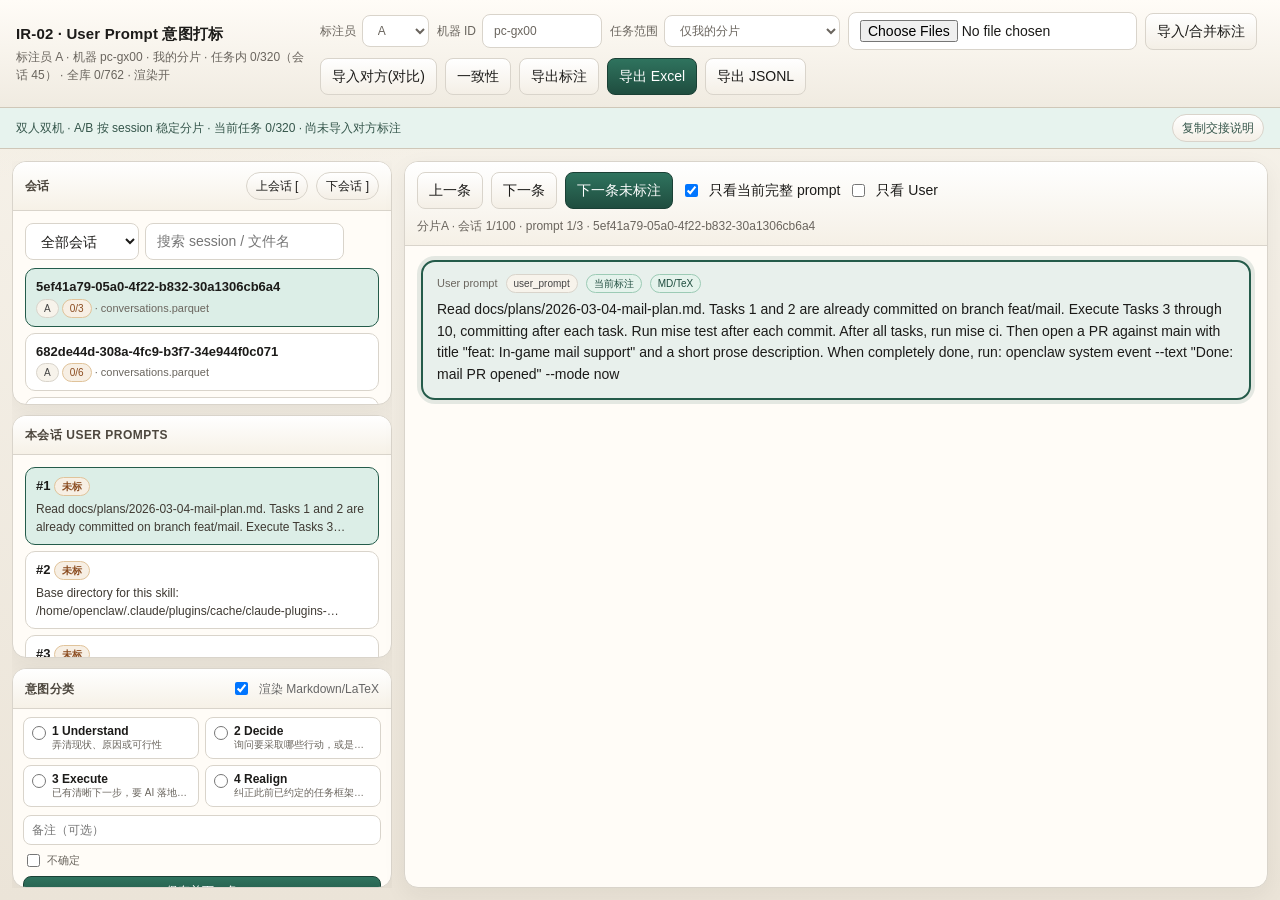
==== portable_ir02_annotator/annotator/index.html @ 0ef8ed2e "Initial commit: IR-02 annotator and scripts (full SWE-chat payloads excluded). Co-authored-by: Curso" ====
<!DOCTYPE html>
<html lang="zh-CN">
<head>
  <meta charset="utf-8" />
  <meta name="viewport" content="width=device-width, initial-scale=1" />
  <title>IR-02 · User Prompt 意图打标（双人双机）</title>
  <!-- All assets are local under ./vendor for offline / portable transfer -->
  <link rel="stylesheet" href="./vendor/katex/katex.min.css?v=2" />
  <link rel="stylesheet" href="./styles.css?v=6" />
</head>
<body>
  <div class="app">
    <header class="topbar">
      <div>
        <h1>IR-02 · User Prompt 意图打标</h1>
        <div class="sub" id="status">载入中…</div>
      </div>
      <div class="tools">
        <label>标注员
          <select id="annotator" title="A/B 分槽保存在本机；gold 用于共识金标">
            <option value="A">A</option>
            <option value="B">B</option>
            <option value="gold">gold</option>
          </select>
        </label>
        <label>机器 ID
          <input id="machine-id" type="text" maxlength="24" placeholder="如 desk-A" title="区分两台电脑，写入导出文件名与 JSON" />
        </label>
        <label>任务范围
          <select id="work-scope" title="双人分片：按 session_id 稳定分给 A/B">
            <option value="mine">仅我的分片</option>
            <option value="all">全部会话</option>
            <option value="other">仅对方分片（只读浏览）</option>
          </select>
        </label>
        <input id="file" type="file" accept=".json,.jsonl,.js,.txt" multiple title="导入 cleaned sessions 或原始 conversation JSONL" />
        <input id="labels-file" type="file" accept=".json" title="导入标注状态 JSON" style="display:none" />
        <input id="peer-file" type="file" accept=".json" title="导入对方标注 JSON（对比）" style="display:none" />
        <button id="import-labels" type="button" title="合并进当前标注员槽位">导入/合并标注</button>
        <button id="import-peer" type="button" title="载入对方文件，不覆盖本机槽位">导入对方(对比)</button>
        <button id="compare-ab" type="button" title="对比本机当前槽与已导入的对方标注">一致性</button>
        <button id="export-labels" type="button" title="双机交接：保存本机进度 JSON">导出标注</button>
        <button id="export-xlsx" class="primary" type="button">导出 Excel</button>
        <button id="export-jsonl" type="button">导出 JSONL</button>
      </div>
    </header>

    <div class="collab-bar" id="collab-bar">
      <span id="collab-summary">双人双机模式</span>
      <span class="grow"></span>
      <button id="copy-handoff" type="button" class="chip-btn">复制交接说明</button>
    </div>

    <div class="workspace">
      <section class="left-stack">
        <div class="panel">
          <div class="panel-head">
            <h2>会话</h2>
            <div class="row" style="margin:0">
              <button id="prev-session" class="chip-btn" type="button">上会话 [</button>
              <button id="next-session" class="chip-btn" type="button">下会话 ]</button>
            </div>
          </div>
          <div class="panel-body">
            <div class="filters">
              <select id="filter">
                <option value="all">全部会话</option>
                <option value="unlabeled">含未标注</option>
                <option value="labeled">已全部标注</option>
              </select>
              <input id="search" type="search" placeholder="搜索 session / 文件名" />
            </div>
            <div id="session-list" class="session-list"></div>
          </div>
        </div>

        <div class="panel">
          <div class="panel-head"><h2>本会话 User prompts</h2></div>
          <div class="panel-body"><div id="prompt-list" class="prompt-list"></div></div>
        </div>

        <div class="panel">
          <div class="panel-head">
            <h2>意图分类</h2>
            <label class="row" style="margin:0; font-size:12px; color:#666">
              <input id="render-math" type="checkbox" checked /> 渲染 Markdown/LaTeX
            </label>
          </div>
          <div class="panel-body" id="label-panel"></div>
        </div>
      </section>

      <section class="panel">
        <div class="nav-strip">
          <button id="prev-prompt" type="button">上一条</button>
          <button id="next-prompt" type="button">下一条</button>
          <button id="next-unlabeled" class="primary" type="button">下一条未标注</button>
          <label class="row" style="margin:0"><input id="focus-current" type="checkbox" checked /> 只看当前完整 prompt</label>
          <label class="row" style="margin:0"><input id="hide-nonuser" type="checkbox" /> 只看 User</label>
          <span class="grow"></span>
          <span class="progress" id="progress"></span>
        </div>
        <div class="thread" id="thread"></div>
      </section>
    </div>
  </div>

  <dialog id="compare-dialog">
    <form method="dialog" class="compare-card">
      <h3>A/B 一致性报告</h3>
      <pre id="compare-body"></pre>
      <menu>
        <button value="ok" class="primary">关闭</button>
        <button id="export-disagree" type="button">导出分歧 JSONL</button>
      </menu>
    </form>
  </dialog>

  <script src="./vendor/katex/katex.min.js?v=2"></script>
  <script src="./vendor/katex/auto-render.min.js?v=2"></script>
  <script src="./vendor/marked.min.js?v=2"></script>
  <script src="./vendor/xlsx.full.min.js?v=2"></script>
  <!-- Default: 100-session sample (full sessions.js ~140MB will freeze browsers) -->
  <script src="../data/cleaned/sessions_sample100.js?v=2"></script>
  <script src="./taxonomy.js?v=2"></script>
  <script src="./app.js?v=6"></script>
</body>
</html>
---- portable_ir02_annotator/annotator/styles.css ----
:root {
  --ink: #1c1b19;
  --muted: #6a655e;
  --line: #d9d4cb;
  --paper: #f3efe7;
  --panel: #fffcf7;
  --accent: #245b4a;
  --accent-soft: #dceee7;
  --warn: #8a4b1f;
  --user: #e8f0ec;
  --assistant: #fff;
  --focus: #245b4a;
  --shadow: 0 1px 0 rgba(255, 255, 255, 0.7) inset, 0 8px 24px rgba(40, 32, 20, 0.06);
  --font: "Segoe UI", "PingFang SC", "Microsoft YaHei", "Noto Sans SC", sans-serif;
  --mono: "Cascadia Mono", "Consolas", "SF Mono", monospace;
}

* { box-sizing: border-box; }
html, body { height: 100%; }
body {
  margin: 0;
  color: var(--ink);
  font: 14px/1.5 var(--font);
  background:
    radial-gradient(1200px 500px at 10% -10%, #efe6d4 0%, transparent 55%),
    linear-gradient(180deg, #f7f3eb 0%, #ebe4d8 100%);
}

button, input, select, textarea {
  font: inherit;
  color: inherit;
  border: 1px solid var(--line);
  border-radius: 8px;
  background: #fff;
  padding: 7px 11px;
}
button {
  cursor: pointer;
  background: linear-gradient(180deg, #fff 0%, #f4efe6 100%);
}
button:hover { border-color: #9a9284; }
button.primary {
  background: linear-gradient(180deg, #2f735e 0%, #1f4d3f 100%);
  color: #fff;
  border-color: #1a4035;
}
button.ghost { background: transparent; }
button.on {
  border-color: var(--accent);
  background: var(--accent-soft);
}
input[type="search"], input[type="text"], input[type="number"] { min-width: 0; }

.app {
  display: grid;
  grid-template-rows: auto auto 1fr;
  height: 100%;
}

.topbar {
  display: flex;
  gap: 12px;
  align-items: center;
  justify-content: space-between;
  padding: 12px 16px;
  border-bottom: 1px solid #cfc7b8;
  background: linear-gradient(180deg, #fffcf7 0%, #f0ebe1 100%);
}
.topbar h1 {
  margin: 0;
  font-size: 15px;
  font-weight: 600;
  letter-spacing: 0.01em;
}
.topbar .sub { color: var(--muted); font-size: 12px; margin-top: 2px; }
.tools { display: flex; flex-wrap: wrap; gap: 8px; align-items: center; }
.tools label { display: inline-flex; gap: 6px; align-items: center; font-size: 12px; color: var(--muted); }
.tools #machine-id { width: 7.5rem; }

.collab-bar {
  display: flex;
  gap: 10px;
  align-items: center;
  padding: 6px 16px;
  border-bottom: 1px solid #cfc7b8;
  background: color-mix(in srgb, var(--accent-soft) 70%, #fff);
  font-size: 12px;
  color: #35564b;
}
.collab-bar .grow { flex: 1; }

dialog#compare-dialog {
  border: 1px solid var(--line);
  border-radius: 12px;
  padding: 0;
  max-width: min(640px, 92vw);
  box-shadow: var(--shadow);
}
dialog#compare-dialog::backdrop { background: rgba(30, 24, 16, 0.35); }
.compare-card { margin: 0; padding: 16px 18px; background: var(--panel); }
.compare-card h3 { margin: 0 0 10px; font-size: 15px; }
.compare-card pre {
  margin: 0;
  max-height: 50vh;
  overflow: auto;
  white-space: pre-wrap;
  font: 12px/1.45 var(--mono);
  background: #f7f2e8;
  border: 1px solid var(--line);
  border-radius: 8px;
  padding: 10px;
}
.compare-card menu {
  display: flex;
  gap: 8px;
  justify-content: flex-end;
  margin: 12px 0 0;
  padding: 0;
}

.workspace {
  display: grid;
  grid-template-columns: minmax(280px, 380px) minmax(0, 1fr);
  gap: 12px;
  padding: 12px;
  min-height: 0;
  height: 100%;
  overflow: hidden;
}

.panel {
  background: var(--panel);
  border: 1px solid var(--line);
  border-radius: 14px;
  box-shadow: var(--shadow);
  min-height: 0;
  height: 100%;
  display: flex;
  flex-direction: column;
  overflow: hidden;
}
.panel-head {
  padding: 10px 12px;
  border-bottom: 1px solid var(--line);
  display: flex;
  gap: 8px;
  align-items: center;
  justify-content: space-between;
  background: linear-gradient(180deg, #fff 0%, #f6f1e7 100%);
}
.panel-head h2 {
  margin: 0;
  font-size: 12px;
  font-weight: 600;
  text-transform: uppercase;
  letter-spacing: 0.04em;
  color: #4d473e;
}
.panel-body { padding: 12px; overflow: auto; min-height: 0; flex: 1; }

.left-stack {
  display: grid;
  /* Label panel needs fixed room so 4 options never scroll */
  grid-template-rows: minmax(0, 1fr) minmax(0, 1fr) 220px;
  gap: 10px;
  min-height: 0;
  height: 100%;
  overflow: hidden;
}
.left-stack > .panel { min-height: 0; height: 100%; }
.left-stack > .panel:last-child .panel-body {
  overflow: hidden;
  display: flex;
  flex-direction: column;
  gap: 8px;
  padding: 8px 10px;
}

.session-list, .prompt-list { display: flex; flex-direction: column; gap: 6px; }
.item {
  border: 1px solid var(--line);
  border-radius: 10px;
  padding: 8px 10px;
  cursor: pointer;
  background: #fff;
}
.item:hover { border-color: #a79e8f; }
.item.active {
  border-color: var(--accent);
  background: var(--accent-soft);
}
.item .title {
  font-weight: 600;
  font-size: 13px;
  white-space: nowrap;
  overflow: hidden;
  text-overflow: ellipsis;
}
.item .meta { color: var(--muted); font-size: 11px; margin-top: 2px; }
.item .preview {
  margin-top: 4px;
  color: #3f3a33;
  font-size: 12px;
  display: -webkit-box;
  -webkit-line-clamp: 2;
  -webkit-box-orient: vertical;
  overflow: hidden;
}
.badge {
  display: inline-block;
  font-size: 10px;
  padding: 1px 7px;
  border-radius: 999px;
  border: 1px solid var(--line);
  background: #f7f3eb;
  color: #444;
}
.badge.ok { background: #e5f3ec; border-color: #9ccbb5; color: #1f4d3f; }
.badge.miss { background: #f7efe4; border-color: #e0c39a; color: var(--warn); }

.states {
  display: grid;
  grid-template-columns: 1fr 1fr;
  gap: 6px;
  flex: 0 0 auto;
}
.state {
  display: grid;
  grid-template-columns: auto 1fr;
  gap: 0 6px;
  align-items: start;
  border: 1px solid var(--line);
  border-radius: 8px;
  padding: 6px 8px;
  cursor: pointer;
  background: #fff;
  min-height: 0;
}
.state input {
  margin: 2px 0 0;
  width: 14px;
  height: 14px;
}
.state.on {
  border-color: var(--accent);
  background: var(--accent-soft);
}
.state .state-main {
  min-width: 0;
  display: flex;
  flex-direction: column;
  gap: 1px;
}
.state b {
  font-size: 12px;
  font-weight: 650;
  line-height: 1.2;
}
.state small {
  display: block;
  color: var(--muted);
  font-size: 10px;
  line-height: 1.25;
  white-space: nowrap;
  overflow: hidden;
  text-overflow: ellipsis;
}

.label-actions {
  display: grid;
  grid-template-columns: 1fr auto;
  gap: 6px;
  align-items: center;
  margin-top: auto;
}
.label-actions #note {
  grid-column: 1 / -1;
  width: 100%;
  padding: 5px 8px;
  font-size: 12px;
}
.label-actions .uncertain {
  font-size: 11px;
  color: var(--muted);
  display: flex;
  gap: 4px;
  align-items: center;
  white-space: nowrap;
}
.label-actions button {
  padding: 5px 8px;
  font-size: 12px;
}
.label-actions #save { grid-column: 1 / -1; }
.label-actions #save-stay,
.label-actions #clear { width: 100%; }

.field { display: block; margin-top: 10px; font-size: 12px; color: #444; }
.field textarea {
  width: 100%;
  min-height: 64px;
  margin-top: 6px;
  resize: vertical;
}
.row { display: flex; gap: 8px; flex-wrap: wrap; margin-top: 10px; align-items: center; }
.hint { color: var(--muted); font-size: 12px; margin: 10px 0 0; }

.nav-strip {
  display: flex;
  flex-wrap: wrap;
  gap: 8px;
  align-items: center;
  padding: 10px 12px;
  border-bottom: 1px solid var(--line);
  background: linear-gradient(180deg, #fff 0%, #f5f0e6 100%);
}
.nav-strip .grow { flex: 1; }
.progress { color: var(--muted); font-size: 12px; }

.thread {
  padding: 14px 16px 40px;
  overflow: auto;
  min-height: 0;
  flex: 1;
  overscroll-behavior: contain;
}
.bubble {
  max-width: none;
  width: 100%;
  margin: 12px 0;
  padding: 12px 14px;
  border-radius: 14px;
  border: 1px solid var(--line);
  word-break: break-word;
  overflow-wrap: anywhere;
  background: var(--assistant);
}
.bubble-body {
  max-height: none;
  overflow: visible;
}
.bubble-body .plain {
  white-space: pre-wrap;
  word-break: break-word;
}
.bubble-body .md {
  line-height: 1.55;
}
.bubble-body .md > :first-child { margin-top: 0; }
.bubble-body .md > :last-child { margin-bottom: 0; }
.bubble-body .md h1,
.bubble-body .md h2,
.bubble-body .md h3 {
  font-weight: 650;
  line-height: 1.25;
  margin: 0.85em 0 0.4em;
  color: #1a1814;
}
.bubble-body .md h1 { font-size: 1.35em; border-bottom: 1px solid var(--line); padding-bottom: 0.2em; }
.bubble-body .md h2 { font-size: 1.18em; }
.bubble-body .md h3 { font-size: 1.05em; }
.bubble-body .md p { margin: 0.45em 0; }
.bubble-body .md ul, .bubble-body .md ol { margin: 0.4em 0; padding-left: 1.4em; }
.bubble-body .md li { margin: 0.2em 0; }
.bubble-body .md strong { font-weight: 700; color: #14120f; }
.bubble-body pre {
  overflow: auto;
  max-height: none;
  white-space: pre-wrap;
  word-break: break-word;
  padding: 10px 12px;
  border-radius: 8px;
  border: 1px solid var(--line);
  background: #f4f1ea;
  font-family: var(--mono);
  font-size: 12px;
  line-height: 1.45;
}
.bubble-body code {
  font-family: var(--mono);
  font-size: 0.92em;
  background: rgba(0,0,0,0.05);
  padding: 0.1em 0.35em;
  border-radius: 4px;
}
.bubble-body pre code {
  background: transparent;
  padding: 0;
  font-size: 12px;
}
.bubble-body table {
  border-collapse: collapse;
  margin: 8px 0;
  font-size: 13px;
}
.bubble-body th, .bubble-body td {
  border: 1px solid var(--line);
  padding: 4px 8px;
}
.bubble-body .katex-display {
  overflow-x: auto;
  overflow-y: hidden;
  padding: 4px 0;
}
.bubble-body img {
  max-width: 100%;
  height: auto;
}
.bubble.user {
  background: var(--user);
  margin-right: 0;
}
.bubble.assistant { margin-left: 0; }
.bubble.tool, .bubble.system {
  background: #f7f4ee;
  color: #555;
  font-size: 12px;
  margin-left: 0;
  margin-right: 0;
}
.thread.focus-current .bubble:not(.current) {
  display: none;
}
.thread.focus-current .bubble.current {
  margin-top: 0;
}
.bubble.current {
  border: 2px solid var(--focus);
  box-shadow: 0 0 0 4px rgba(36, 91, 74, 0.12);
}
.who {
  font-size: 11px;
  color: var(--muted);
  margin-bottom: 6px;
  display: flex;
  gap: 8px;
  align-items: center;
}
.empty {
  color: var(--muted);
  text-align: center;
  padding: 40px 12px;
}

.filters {
  display: flex;
  gap: 6px;
  flex-wrap: wrap;
  margin-bottom: 8px;
}
.chip-btn {
  font-size: 12px;
  padding: 4px 9px;
  border-radius: 999px;
}

@media (max-width: 980px) {
  .workspace {
    grid-template-columns: 1fr;
    grid-template-rows: minmax(240px, 38%) minmax(0, 1fr);
    overflow: auto;
  }
  .left-stack {
    grid-template-rows: minmax(0, 1fr) minmax(0, 1fr) 220px;
    height: 100%;
  }
  .states { grid-template-columns: 1fr 1fr; }
  .thread { max-height: none; }
}
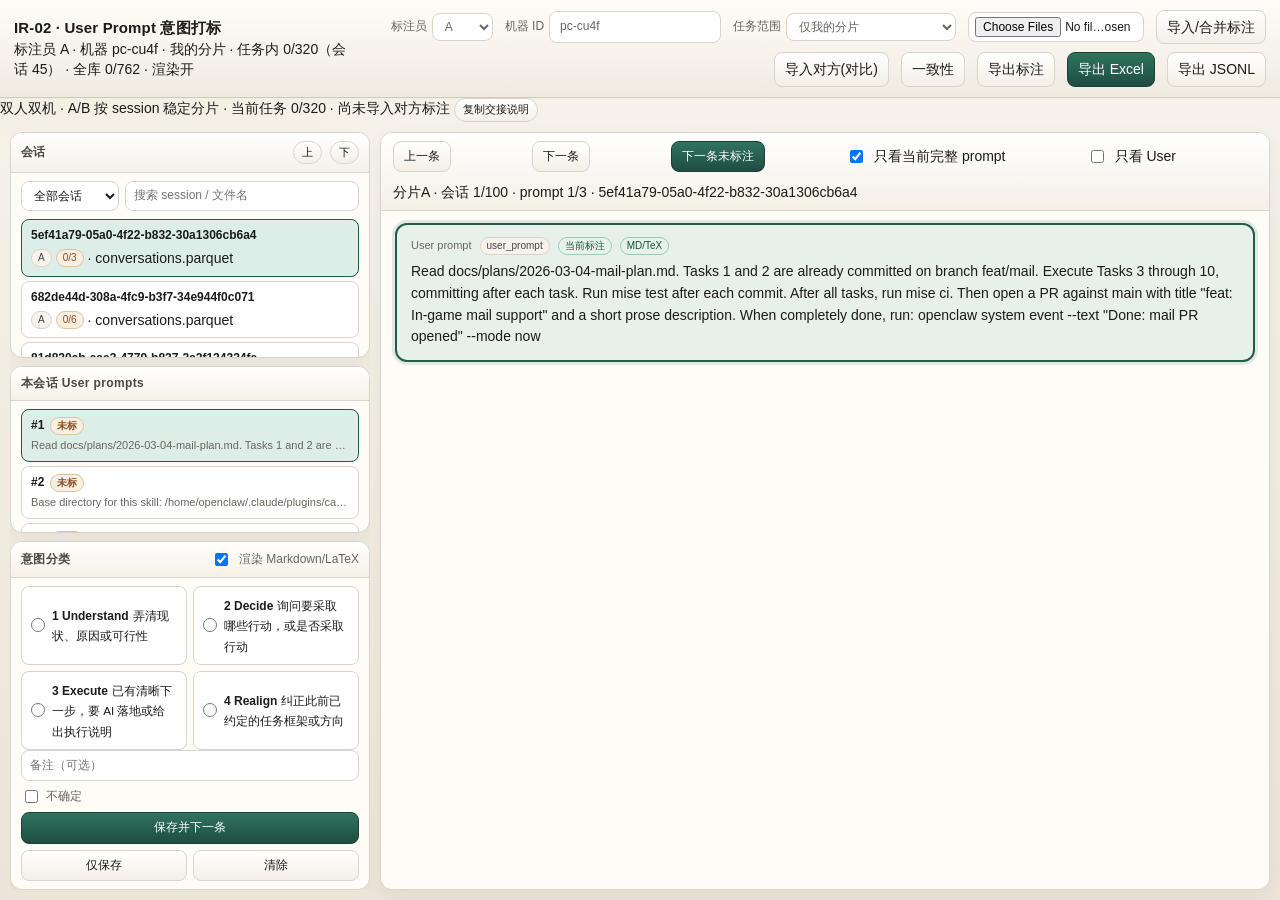
==== commit dfbb63d7: "Simplify session nav buttons to plain 上/下 labels. Co-authored-by: Cursor <cursoragent@cursor.com>" ====
--- a/portable_ir02_annotator/annotator/index.html
+++ b/portable_ir02_annotator/annotator/index.html
@@ -57,8 +57,8 @@
           <div class="panel-head">
             <h2>会话</h2>
             <div class="row" style="margin:0">
-              <button id="prev-session" class="chip-btn" type="button">上会话 [</button>
-              <button id="next-session" class="chip-btn" type="button">下会话 ]</button>
+              <button id="prev-session" class="chip-btn" type="button">上</button>
+              <button id="next-session" class="chip-btn" type="button">下</button>
             </div>
           </div>
           <div class="panel-body">
--- a/portable_ir02_annotator/annotator/styles.css
+++ b/portable_ir02_annotator/annotator/styles.css
@@ -10,9 +10,10 @@
   --user: #e8f0ec;
   --assistant: #fff;
   --focus: #245b4a;
-  --shadow: 0 1px 0 rgba(255, 255, 255, 0.7) inset, 0 8px 24px rgba(40, 32, 20, 0.06);
+  --shadow: 0 1px 0 rgba(255, 255, 255, 0.7) inset, 0 6px 18px rgba(40, 32, 20, 0.05);
   --font: "Segoe UI", "PingFang SC", "Microsoft YaHei", "Noto Sans SC", sans-serif;
   --mono: "Cascadia Mono", "Consolas", "SF Mono", monospace;
+  --left-w: minmax(300px, 360px);
 }
 
 * { box-sizing: border-box; }
@@ -20,9 +21,9 @@
 body {
   margin: 0;
   color: var(--ink);
-  font: 14px/1.5 var(--font);
+  font: 14px/1.45 var(--font);
   background:
-    radial-gradient(1200px 500px at 10% -10%, #efe6d4 0%, transparent 55%),
+    radial-gradient(1100px 480px at 8% -12%, #efe6d4 0%, transparent 55%),
     linear-gradient(180deg, #f7f3eb 0%, #ebe4d8 100%);
 }
 
@@ -32,11 +33,12 @@
   border: 1px solid var(--line);
   border-radius: 8px;
   background: #fff;
-  padding: 7px 11px;
+  padding: 6px 10px;
 }
 button {
   cursor: pointer;
   background: linear-gradient(180deg, #fff 0%, #f4efe6 100%);
+  white-space: nowrap;
 }
 button:hover { border-color: #9a9284; }
 button.primary {
@@ -50,79 +52,70 @@
   background: var(--accent-soft);
 }
 input[type="search"], input[type="text"], input[type="number"] { min-width: 0; }
+input[type="file"] {
+  max-width: 11rem;
+  font-size: 12px;
+  padding: 4px 6px;
+}
 
 .app {
   display: grid;
-  grid-template-rows: auto auto 1fr;
+  grid-template-rows: auto 1fr;
   height: 100%;
+  min-height: 0;
 }
 
 .topbar {
   display: flex;
-  gap: 12px;
+  gap: 14px;
   align-items: center;
   justify-content: space-between;
-  padding: 12px 16px;
+  padding: 10px 14px;
   border-bottom: 1px solid #cfc7b8;
   background: linear-gradient(180deg, #fffcf7 0%, #f0ebe1 100%);
 }
 .topbar h1 {
   margin: 0;
+  flex: 0 0 auto;
   font-size: 15px;
-  font-weight: 600;
+  font-weight: 650;
   letter-spacing: 0.01em;
-}
-.topbar .sub { color: var(--muted); font-size: 12px; margin-top: 2px; }
-.tools { display: flex; flex-wrap: wrap; gap: 8px; align-items: center; }
-.tools label { display: inline-flex; gap: 6px; align-items: center; font-size: 12px; color: var(--muted); }
-.tools #machine-id { width: 7.5rem; }
-
-.collab-bar {
-  display: flex;
+  white-space: nowrap;
+}
+.tools {
+  display: flex;
+  flex-wrap: wrap;
+  gap: 8px 12px;
+  align-items: center;
+  justify-content: flex-end;
+  min-width: 0;
+}
+.tool-group {
+  display: inline-flex;
+  flex-wrap: wrap;
+  gap: 6px;
+  align-items: center;
+  padding-left: 12px;
+  border-left: 1px solid #ddd4c4;
+}
+.tool-group:first-child {
+  padding-left: 0;
+  border-left: 0;
+}
+.tools label {
+  display: inline-flex;
+  gap: 5px;
+  align-items: center;
+  font-size: 12px;
+  color: var(--muted);
+}
+.tools select { padding: 5px 8px; }
+
+.workspace {
+  display: grid;
+  grid-template-columns: var(--left-w) minmax(0, 1fr);
   gap: 10px;
-  align-items: center;
-  padding: 6px 16px;
-  border-bottom: 1px solid #cfc7b8;
-  background: color-mix(in srgb, var(--accent-soft) 70%, #fff);
-  font-size: 12px;
-  color: #35564b;
-}
-.collab-bar .grow { flex: 1; }
-
-dialog#compare-dialog {
-  border: 1px solid var(--line);
-  border-radius: 12px;
-  padding: 0;
-  max-width: min(640px, 92vw);
-  box-shadow: var(--shadow);
-}
-dialog#compare-dialog::backdrop { background: rgba(30, 24, 16, 0.35); }
-.compare-card { margin: 0; padding: 16px 18px; background: var(--panel); }
-.compare-card h3 { margin: 0 0 10px; font-size: 15px; }
-.compare-card pre {
-  margin: 0;
-  max-height: 50vh;
-  overflow: auto;
-  white-space: pre-wrap;
-  font: 12px/1.45 var(--mono);
-  background: #f7f2e8;
-  border: 1px solid var(--line);
-  border-radius: 8px;
   padding: 10px;
-}
-.compare-card menu {
-  display: flex;
-  gap: 8px;
-  justify-content: flex-end;
-  margin: 12px 0 0;
-  padding: 0;
-}
-
-.workspace {
-  display: grid;
-  grid-template-columns: minmax(280px, 380px) minmax(0, 1fr);
-  gap: 12px;
-  padding: 12px;
   min-height: 0;
   height: 100%;
   overflow: hidden;
@@ -131,7 +124,7 @@
 .panel {
   background: var(--panel);
   border: 1px solid var(--line);
-  border-radius: 14px;
+  border-radius: 12px;
   box-shadow: var(--shadow);
   min-height: 0;
   height: 100%;
@@ -140,47 +133,64 @@
   overflow: hidden;
 }
 .panel-head {
-  padding: 10px 12px;
+  padding: 8px 10px;
   border-bottom: 1px solid var(--line);
   display: flex;
   gap: 8px;
   align-items: center;
   justify-content: space-between;
   background: linear-gradient(180deg, #fff 0%, #f6f1e7 100%);
+  flex: 0 0 auto;
 }
 .panel-head h2 {
   margin: 0;
   font-size: 12px;
-  font-weight: 600;
-  text-transform: uppercase;
-  letter-spacing: 0.04em;
+  font-weight: 650;
+  letter-spacing: 0.03em;
   color: #4d473e;
 }
-.panel-body { padding: 12px; overflow: auto; min-height: 0; flex: 1; }
+.head-actions {
+  display: inline-flex;
+  gap: 4px;
+  align-items: center;
+}
+.panel-body {
+  padding: 8px 10px;
+  overflow: auto;
+  min-height: 0;
+  flex: 1;
+}
 
 .left-stack {
   display: grid;
-  /* Label panel needs fixed room so 4 options never scroll */
-  grid-template-rows: minmax(0, 1fr) minmax(0, 1fr) 220px;
-  gap: 10px;
+  grid-template-rows: minmax(0, 1.35fr) minmax(0, 1fr) auto;
+  gap: 8px;
   min-height: 0;
   height: 100%;
   overflow: hidden;
 }
 .left-stack > .panel { min-height: 0; height: 100%; }
-.left-stack > .panel:last-child .panel-body {
-  overflow: hidden;
+.left-stack > .label-panel-wrap {
+  height: auto;
+}
+.left-stack > .label-panel-wrap .panel-body {
+  overflow: visible;
   display: flex;
   flex-direction: column;
   gap: 8px;
-  padding: 8px 10px;
-}
-
-.session-list, .prompt-list { display: flex; flex-direction: column; gap: 6px; }
+  padding: 8px 10px 10px;
+  flex: 0 0 auto;
+}
+
+.session-list, .prompt-list {
+  display: flex;
+  flex-direction: column;
+  gap: 4px;
+}
 .item {
   border: 1px solid var(--line);
-  border-radius: 10px;
-  padding: 8px 10px;
+  border-radius: 8px;
+  padding: 7px 9px;
   cursor: pointer;
   background: #fff;
 }
@@ -190,30 +200,43 @@
   background: var(--accent-soft);
 }
 .item .title {
+  display: flex;
+  align-items: center;
+  gap: 6px;
   font-weight: 600;
-  font-size: 13px;
+  font-size: 12px;
+  min-width: 0;
+}
+.item .title-text {
+  min-width: 0;
   white-space: nowrap;
   overflow: hidden;
   text-overflow: ellipsis;
 }
-.item .meta { color: var(--muted); font-size: 11px; margin-top: 2px; }
+.item .meta {
+  display: flex;
+  gap: 4px;
+  align-items: center;
+  margin-top: 4px;
+}
 .item .preview {
-  margin-top: 4px;
-  color: #3f3a33;
-  font-size: 12px;
-  display: -webkit-box;
-  -webkit-line-clamp: 2;
-  -webkit-box-orient: vertical;
+  margin-top: 3px;
+  color: var(--muted);
+  font-size: 11px;
+  white-space: nowrap;
   overflow: hidden;
+  text-overflow: ellipsis;
 }
 .badge {
   display: inline-block;
+  flex: 0 0 auto;
   font-size: 10px;
-  padding: 1px 7px;
+  padding: 1px 6px;
   border-radius: 999px;
   border: 1px solid var(--line);
   background: #f7f3eb;
   color: #444;
+  line-height: 1.4;
 }
 .badge.ok { background: #e5f3ec; border-color: #9ccbb5; color: #1f4d3f; }
 .badge.miss { background: #f7efe4; border-color: #e0c39a; color: var(--warn); }
@@ -222,103 +245,97 @@
   display: grid;
   grid-template-columns: 1fr 1fr;
   gap: 6px;
-  flex: 0 0 auto;
 }
 .state {
-  display: grid;
-  grid-template-columns: auto 1fr;
-  gap: 0 6px;
-  align-items: start;
+  display: flex;
+  gap: 7px;
+  align-items: center;
   border: 1px solid var(--line);
   border-radius: 8px;
-  padding: 6px 8px;
+  padding: 8px 9px;
   cursor: pointer;
   background: #fff;
-  min-height: 0;
-}
+  min-width: 0;
+}
+.state:hover { border-color: #a79e8f; }
 .state input {
-  margin: 2px 0 0;
+  margin: 0;
   width: 14px;
   height: 14px;
+  flex: 0 0 auto;
 }
 .state.on {
   border-color: var(--accent);
   background: var(--accent-soft);
 }
-.state .state-main {
-  min-width: 0;
-  display: flex;
-  flex-direction: column;
-  gap: 1px;
-}
 .state b {
   font-size: 12px;
   font-weight: 650;
   line-height: 1.2;
-}
-.state small {
-  display: block;
-  color: var(--muted);
-  font-size: 10px;
-  line-height: 1.25;
-  white-space: nowrap;
-  overflow: hidden;
-  text-overflow: ellipsis;
+  white-space: nowrap;
 }
 
 .label-actions {
   display: grid;
-  grid-template-columns: 1fr auto;
-  gap: 6px;
-  align-items: center;
-  margin-top: auto;
+  grid-template-columns: 1fr 1fr;
+  gap: 6px;
+  align-items: center;
 }
 .label-actions #note {
   grid-column: 1 / -1;
   width: 100%;
-  padding: 5px 8px;
+  padding: 6px 8px;
   font-size: 12px;
 }
 .label-actions .uncertain {
-  font-size: 11px;
-  color: var(--muted);
-  display: flex;
-  gap: 4px;
-  align-items: center;
-  white-space: nowrap;
+  grid-column: 1 / -1;
+  font-size: 12px;
+  color: var(--muted);
+  display: inline-flex;
+  gap: 5px;
+  align-items: center;
 }
 .label-actions button {
-  padding: 5px 8px;
-  font-size: 12px;
-}
-.label-actions #save { grid-column: 1 / -1; }
-.label-actions #save-stay,
-.label-actions #clear { width: 100%; }
-
-.field { display: block; margin-top: 10px; font-size: 12px; color: #444; }
-.field textarea {
+  padding: 6px 8px;
+  font-size: 12px;
   width: 100%;
-  min-height: 64px;
-  margin-top: 6px;
-  resize: vertical;
-}
+}
+.label-actions #save {
+  grid-column: 1 / -1;
+}
+
 .row { display: flex; gap: 8px; flex-wrap: wrap; margin-top: 10px; align-items: center; }
-.hint { color: var(--muted); font-size: 12px; margin: 10px 0 0; }
 
 .nav-strip {
   display: flex;
   flex-wrap: wrap;
-  gap: 8px;
-  align-items: center;
-  padding: 10px 12px;
+  gap: 10px 14px;
+  align-items: center;
+  justify-content: space-between;
+  padding: 8px 12px;
   border-bottom: 1px solid var(--line);
   background: linear-gradient(180deg, #fff 0%, #f5f0e6 100%);
-}
-.nav-strip .grow { flex: 1; }
-.progress { color: var(--muted); font-size: 12px; }
+  flex: 0 0 auto;
+}
+.nav-actions,
+.nav-toggles {
+  display: inline-flex;
+  flex-wrap: wrap;
+  gap: 6px;
+  align-items: center;
+}
+.nav-toggles label {
+  display: inline-flex;
+  gap: 5px;
+  align-items: center;
+  font-size: 12px;
+  color: var(--muted);
+  white-space: nowrap;
+}
+.nav-strip button { padding: 6px 10px; font-size: 12px; }
 
 .thread {
-  padding: 14px 16px 40px;
+  padding: 12px 14px 28px;
   overflow: auto;
   min-height: 0;
   flex: 1;
@@ -327,9 +344,9 @@
 .bubble {
   max-width: none;
   width: 100%;
-  margin: 12px 0;
+  margin: 10px 0;
   padding: 12px 14px;
-  border-radius: 14px;
+  border-radius: 12px;
   border: 1px solid var(--line);
   word-break: break-word;
   overflow-wrap: anywhere;
@@ -343,9 +360,7 @@
   white-space: pre-wrap;
   word-break: break-word;
 }
-.bubble-body .md {
-  line-height: 1.55;
-}
+.bubble-body .md { line-height: 1.55; }
 .bubble-body .md > :first-child { margin-top: 0; }
 .bubble-body .md > :last-child { margin-bottom: 0; }
 .bubble-body .md h1,
@@ -418,15 +433,11 @@
   margin-left: 0;
   margin-right: 0;
 }
-.thread.focus-current .bubble:not(.current) {
-  display: none;
-}
-.thread.focus-current .bubble.current {
-  margin-top: 0;
-}
+.thread.focus-current .bubble:not(.current) { display: none; }
+.thread.focus-current .bubble.current { margin-top: 0; }
 .bubble.current {
   border: 2px solid var(--focus);
-  box-shadow: 0 0 0 4px rgba(36, 91, 74, 0.12);
+  box-shadow: 0 0 0 3px rgba(36, 91, 74, 0.12);
 }
 .who {
   font-size: 11px;
@@ -439,31 +450,49 @@
 .empty {
   color: var(--muted);
   text-align: center;
-  padding: 40px 12px;
+  padding: 24px 10px;
+  font-size: 13px;
+}
+.empty.compact {
+  padding: 6px 0;
+  text-align: left;
+  font-size: 12px;
 }
 
 .filters {
-  display: flex;
-  gap: 6px;
-  flex-wrap: wrap;
+  display: grid;
+  grid-template-columns: auto 1fr;
+  gap: 6px;
   margin-bottom: 8px;
 }
+.filters select { padding: 5px 8px; font-size: 12px; }
+.filters input { padding: 5px 8px; font-size: 12px; }
 .chip-btn {
-  font-size: 12px;
-  padding: 4px 9px;
+  font-size: 11px;
+  padding: 3px 8px;
   border-radius: 999px;
+}
+
+@media (max-width: 1100px) {
+  .topbar {
+    flex-direction: column;
+    align-items: stretch;
+    gap: 8px;
+  }
+  .tools { justify-content: flex-start; }
+  .tool-group {
+    padding-left: 0;
+    border-left: 0;
+  }
 }
 
 @media (max-width: 980px) {
   .workspace {
     grid-template-columns: 1fr;
-    grid-template-rows: minmax(240px, 38%) minmax(0, 1fr);
+    grid-template-rows: minmax(260px, 42%) minmax(0, 1fr);
     overflow: auto;
   }
   .left-stack {
-    grid-template-rows: minmax(0, 1fr) minmax(0, 1fr) 220px;
-    height: 100%;
+    grid-template-rows: minmax(0, 1.2fr) minmax(0, 1fr) auto;
   }
-  .states { grid-template-columns: 1fr 1fr; }
-  .thread { max-height: none; }
-}
+}
